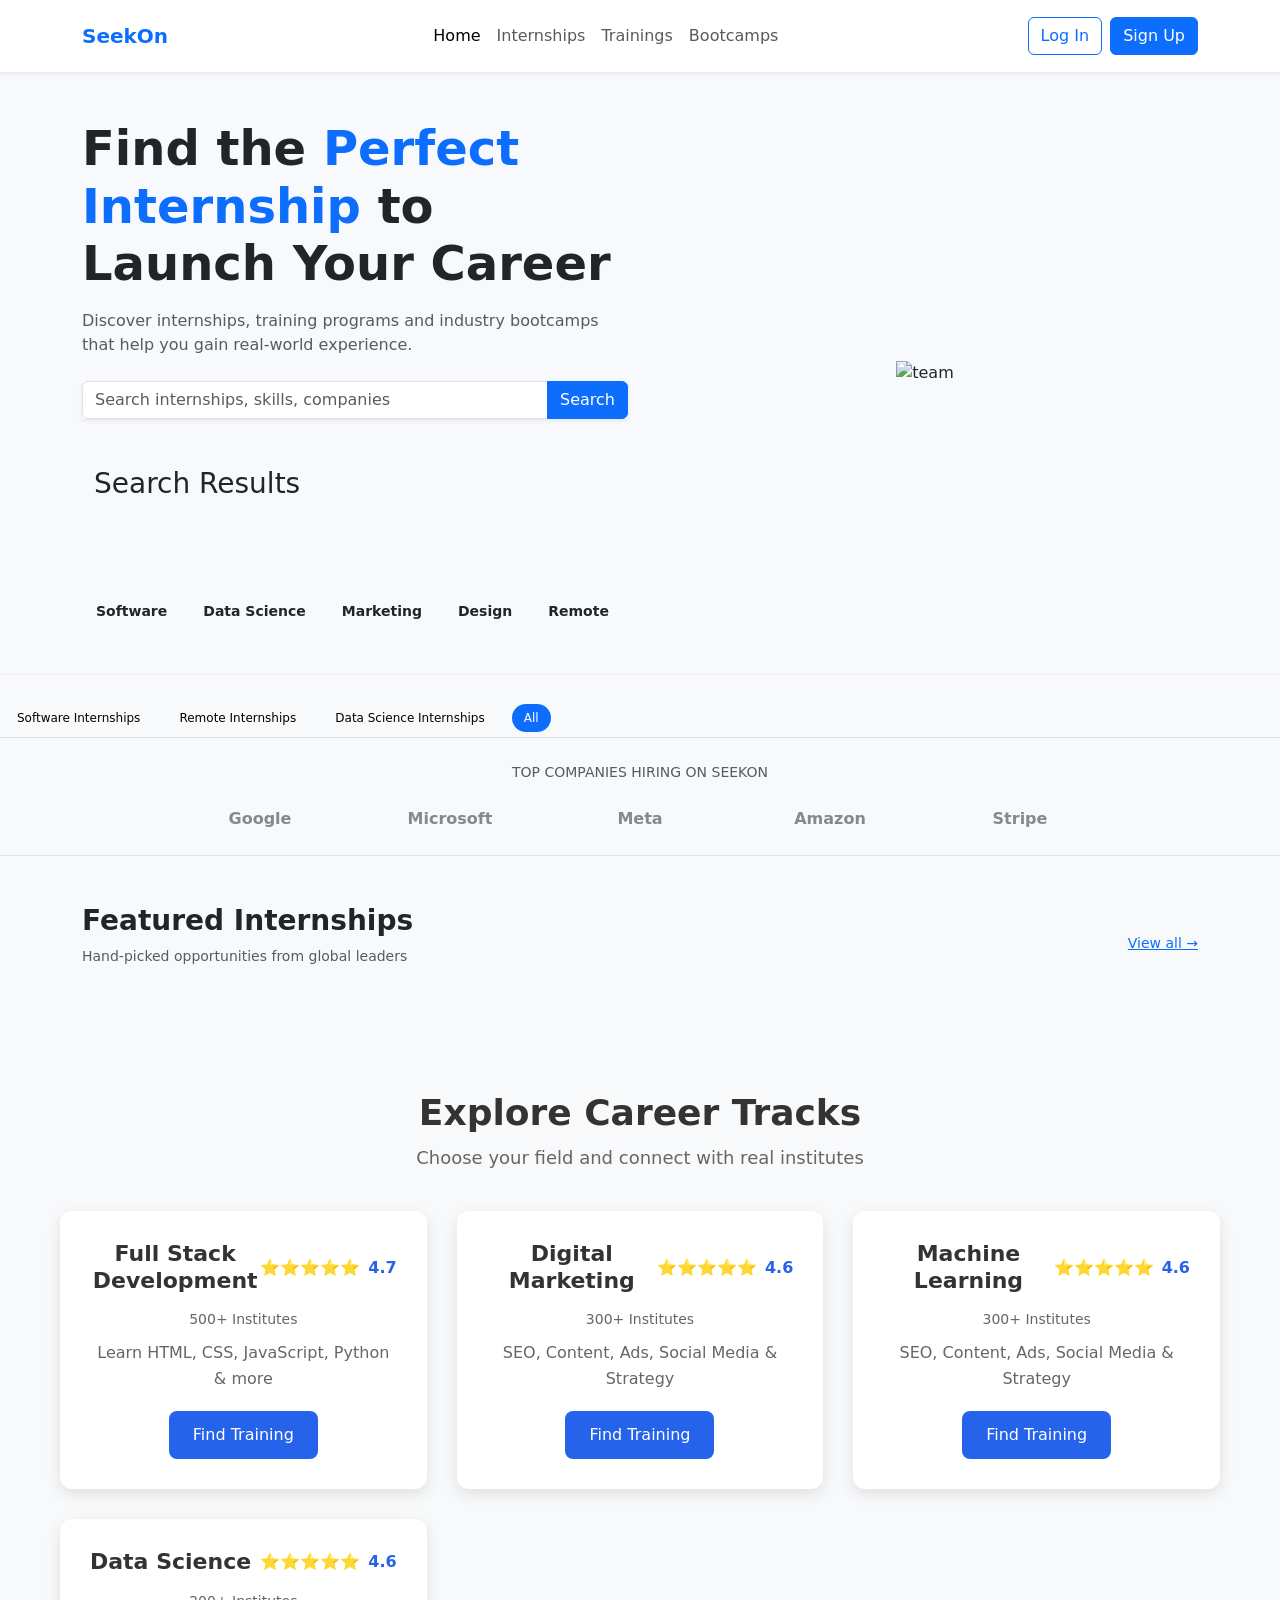
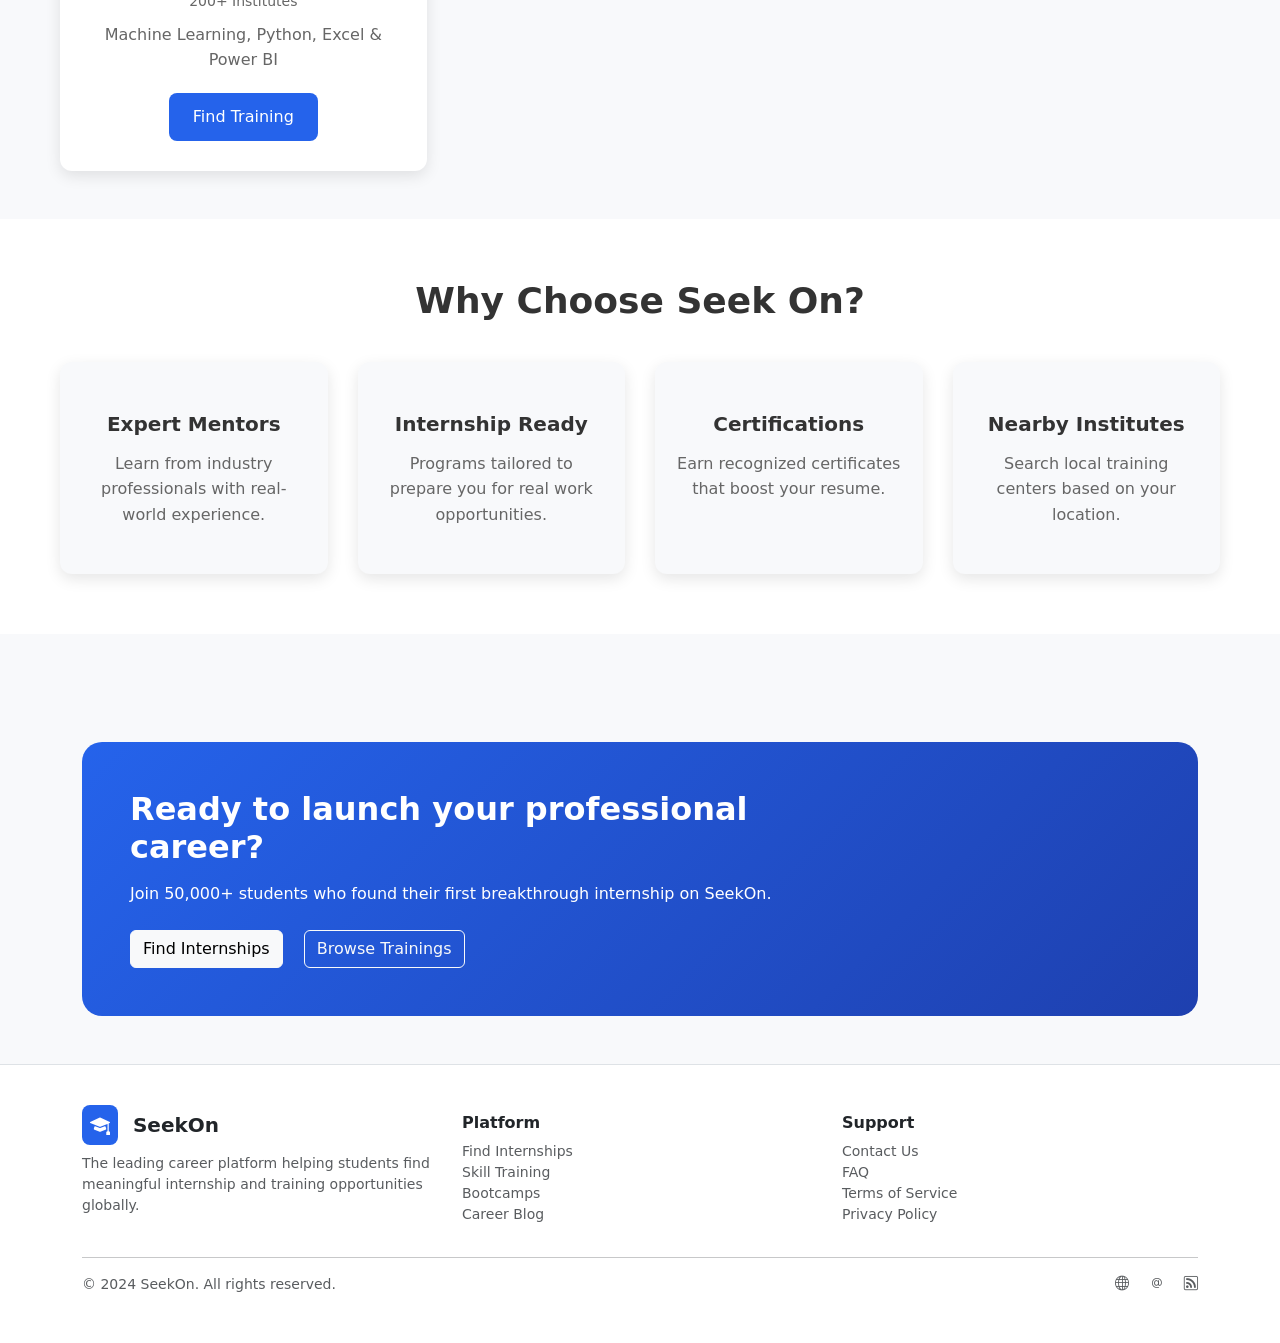
==== index.html @ 79f3795e "Initial commit" ====
<!DOCTYPE html>
<html lang="en">
<head>
<meta charset="UTF-8">
<meta name="viewport" content="width=device-width, initial-scale=1.0">
<title>SeekOn</title>

<!-- Bootstrap 5 CDN -->
<link href="https://cdn.jsdelivr.net/npm/bootstrap@5.3.3/dist/css/bootstrap.min.css" rel="stylesheet">

<!-- Bootstrap Icons -->
<link rel="stylesheet" href="https://cdn.jsdelivr.net/npm/bootstrap-icons@1.11.3/font/bootstrap-icons.css">

<!-- Custom CSS -->
<link rel="stylesheet" href="css/style.css">
</head>


<body>

<!-- ================= NAVBAR ================= -->
<nav class="navbar navbar-expand-lg bg-white shadow-sm py-3">
  <div class="container">

    <!-- Logo -->
    <a class="navbar-brand fw-bold text-primary" href="index.html">
      SeekOn
    </a>

    <!-- Mobile Toggle -->
    <button class="navbar-toggler" type="button" data-bs-toggle="collapse" data-bs-target="#navbarNav">
      <span class="navbar-toggler-icon"></span>
    </button>

    <div class="collapse navbar-collapse" id="navbarNav">

      <!-- Center Menu -->
      <ul class="navbar-nav mx-auto">
        <li class="nav-item">
          <a class="nav-link active" href="index.html">Home</a>
        </li>

        <li class="nav-item">
          <a class="nav-link" href="explore-internships.html">Internships</a>
        </li>

        <li class="nav-item">
          <a class="nav-link" href="explore-training.html">Trainings</a>
        </li>

        <li class="nav-item">
          <a class="nav-link" href="#">Bootcamps</a>
        </li>
      </ul>

      <!-- Right Side Buttons -->
      <div class="d-flex gap-2">
        <a href="login.html" class="btn btn-outline-primary">Log In</a>
        <a href="#" class="btn btn-primary">Sign Up</a>
      </div>

    </div>
  </div>
</nav>
<!-- ================= HERO SECTION ================= -->
<section class="hero py-5">
<div class="container">

<div class="row align-items-center">

<!-- Left Side -->
<div class="col-lg-6">

<h1 class="fw-bold display-5">
Find the <span class="text-primary">Perfect Internship</span>  
to Launch Your Career
</h1>

<p class="text-muted mt-3">
Discover internships, training programs and industry bootcamps
that help you gain real-world experience.
</p>

<!-- Search Bar -->
<div class="input-group mt-4 shadow-sm">

<input type="text"
class="form-control"
id="searchInput"
placeholder="Search internships, skills, companies">

<button class="btn btn-primary" id="searchBtn">
Search
</button>
</div>
<section class="container py-5">

<h3 class="mb-4">Search Results</h3>

<div class="row" id="searchResults">

</div>

</section>
<!-- Category Tags -->
<div class="mt-4 d-flex flex-wrap gap-2">

<span class="badge bg-light text-dark">Software</span>

<span class="badge bg-light text-dark">Data Science</span>

<span class="badge bg-light text-dark">Marketing</span>

<span class="badge bg-light text-dark">Design</span>

<span class="badge bg-light text-dark">Remote</span>

</div>

</div>


<!-- Right Side Image -->
<div class="col-lg-6 text-center mt-5 mt-lg-0">

<img src="https://images.unsplash.com/photo-1551836022-d5d88e9218df"
class="img-fluid hero-image" alt="team">

</div>

</div>

</div>
</section>

<!-- SEARCH BAR --
<div class="search-bar shadow-sm mt-4 p-2">

  <div class="row g-2 align-items-center">

    <div class="col-md-5">
      <input id="searchInput" class="form-control" placeholder="Title, company, or skill">
    </div>

    <div class="col-md-4">
      <input id="locationInput" class="form-control" placeholder="Location">
    </div>

    <div class="col-md-3">
      <button onclick="handleSearch()" class="btn btn-primary w-100">
        Search Jobs
      </button>
    </div>

  </div>

</div-->

<!-- CATEGORY TAGS -->
<div class="mt-4 tags">

<!--span class="badge rounded-pill text-bg-light">Software Internships</span>
<span class="badge rounded-pill text-bg-light">Marketing Internships</span>
<span class="badge rounded-pill text-bg-light">Data Science Internships</span>
<span class="badge rounded-pill text-bg-light">Remote Internships</span>
<span class="badge rounded-pill text-bg-light">Corporate Training Programs</span>
<span class="badge rounded-pill text-bg-light">Skill Bootcamps</span-->
<span class="badge rounded-pill text-bg-light tag" onclick="filterByTag('software')">
  Software Internships
</span>

<span class="badge rounded-pill text-bg-light tag" onclick="filterByTag('remote')">
  Remote Internships
</span>

<span class="badge rounded-pill text-bg-light tag" onclick="filterByTag('data')">
  Data Science Internships
</span>
<span class="badge rounded-pill text-bg-primary tag" onclick="renderInternships()">
  All
</span>
</div>

</div>


<!-- ================= COMPANY LOGOS ================= -->
<section class="companies py-4 border-top border-bottom">

<div class="container text-center">

<p class="small text-muted mb-4">TOP COMPANIES HIRING ON SEEKON</p>

<div class="row justify-content-center text-muted company-row">

<div class="col-md-2">Google</div>
<div class="col-md-2">Microsoft</div>
<div class="col-md-2">Meta</div>
<div class="col-md-2">Amazon</div>
<div class="col-md-2">Stripe</div>

</div>

</div>

</section>

<!-- ================= FEATURED INTERNSHIPS ================= -->
<section class="py-5 bg-light">

<div class="container">

<div class="d-flex justify-content-between align-items-center mb-4">

<div>
<h3 class="fw-bold">Featured Internships</h3>
<p class="text-muted small">Hand-picked opportunities from global leaders</p>
</div>

<a class="text-primary small" href="#">View all →</a>

</div>

<div class="row g-4" id="internshipContainer">
</div>


</section>
<!-- Courses Section -->
  <main class="main-content">
    <h2 class="section-title">Explore Career Tracks</h2>
    <p class="section-subtitle">Choose your field and connect with real institutes</p>
    
    <div class="courses-grid mb-5 ">
      <!-- Full Stack Card -->
      <div class="course-card">
        <div class="card-header">
          <h3>Full Stack Development</h3>
          <div class="rating">
            <span class="stars">⭐⭐⭐⭐⭐</span>
            <span class="score">4.7</span>
          </div>
        </div>
        <p class="institute-count">500+ Institutes</p>
        <p class="course-description">
          Learn HTML, CSS, JavaScript, Python & more
        </p>
        <a href="#" class="find-btn">Find Training</a>
      </div>

      <!-- Digital Marketing Card -->
      <div class="course-card">
        <div class="card-header">
          <h3>Digital Marketing</h3>
          <div class="rating">
            <span class="stars">⭐⭐⭐⭐⭐</span>
            <span class="score">4.6</span>
          </div>
        </div>
        <p class="institute-count">300+ Institutes</p>
        <p class="course-description">
          SEO, Content, Ads, Social Media & Strategy
        </p>
        <a href="#" class="find-btn">Find Training</a>
      </div>
 <div class="course-card">
        <div class="card-header">
          <h3>Machine Learning</h3>
          <div class="rating">
            <span class="stars">⭐⭐⭐⭐⭐</span>
            <span class="score">4.6</span>
          </div>
        </div>
        <p class="institute-count">300+ Institutes</p>
        <p class="course-description">
          SEO, Content, Ads, Social Media & Strategy
        </p>
        <a href="#" class="find-btn">Find Training</a>
      </div>

      <!-- Data Science Card -->
      <div class="course-card">
        <div class="card-header">
          <h3>Data Science</h3>
          <div class="rating">
            <span class="stars">⭐⭐⭐⭐⭐</span>
            <span class="score">4.6</span>
          </div>
        </div>
        <p class="institute-count">200+ Institutes</p>
        <p class="course-description">
          Machine Learning, Python, Excel & Power BI
        </p>
        <a href="#" class="find-btn">Find Training</a>
      </div>
    </div>
  <!-- Why Choose Us Section -->
    <section class="why-choose-us">
      <h2>Why Choose Seek On?</h2>
      <div class="features-grid">
        <div class="feature-card">
          <i class="fas fa-chalkboard-teacher"></i>
          <h3>Expert Mentors</h3>
          <p>Learn from industry professionals with real-world experience.</p>
        </div>
        <div class="feature-card">
          <i class="fas fa-briefcase"></i>
          <h3>Internship Ready</h3>
          <p>Programs tailored to prepare you for real work opportunities.</p>
        </div>
        <div class="feature-card">
          <i class="fas fa-certificate"></i>
          <h3>Certifications</h3>
          <p>Earn recognized certificates that boost your resume.</p>
        </div>
        <div class="feature-card">
          <i class="fas fa-map-marked-alt"></i>
          <h3>Nearby Institutes</h3>
          <p>Search local training centers based on your location.</p>
        </div>
      </div>
    </section>
  </main>
<!-- ================= CTA SECTION ================= -->
<section class="cta-section py-5">

<div class="container">

<div class="cta-box text-white p-5">

<div class="row align-items-center">

<div class="col-lg-8">

<h2 class="fw-bold mb-3">
Ready to launch your professional career?
</h2>

<p class="mb-4">
Join 50,000+ students who found their first breakthrough internship on SeekOn.
</p>

<a class="btn btn-light me-3" href="#">Find Internships</a>
<a class="btn btn-outline-light" href="#">Browse Trainings</a>

</div>

</div>

</div>

</div>

</section>

<!-- ================= FOOTER ================= -->
<footer class="footer py-5 border-top">

<div class="container">

<div class="row">

<div class="col-md-4">

<h5 class="fw-bold">
<i class="bi bi-mortarboard-fill brand-icon me-2"></i>
SeekOn
</h5>

<p class="text-muted small mt-3">
The leading career platform helping students find meaningful
internship and training opportunities globally.
</p>

</div>

<div class="col-md-4">

<h6 class="fw-bold">Platform</h6>

<ul class="list-unstyled text-muted small">
<li>Find Internships</li>
<li>Skill Training</li>
<li>Bootcamps</li>
<li>Career Blog</li>
</ul>

</div>

<div class="col-md-4">

<h6 class="fw-bold">Support</h6>

<ul class="list-unstyled text-muted small">
<li>Contact Us</li>
<li>FAQ</li>
<li>Terms of Service</li>
<li>Privacy Policy</li>
</ul>

</div>

</div>

<hr>

<div class="d-flex justify-content-between small text-muted">

<span>© 2024 SeekOn. All rights reserved.</span>

<div>
<i class="bi bi-globe me-3"></i>
<i class="bi bi-at me-3"></i>
<i class="bi bi-rss"></i>
</div>

</div>

</div>

</footer>

<!-- Bootstrap JS -->
<script src="https://cdn.jsdelivr.net/npm/bootstrap@5.3.3/dist/js/bootstrap.bundle.min.js"></script>
<script src="js/training.js"></script>
<script src="js/institute-details.js"></script>

<script src="js/app.js"></script>

</body>
</html>
---- css/style.css ----
/* GLOBAL */

body{
font-family: system-ui, sans-serif;
background:#f8f9fb;
}

.brand-icon{
background:#2563eb;
color:white;
padding:8px;
border-radius:8px;
}

/* HERO */

.hero{
background:#f8f9fc;
border-bottom:1px solid #eee;
}

.hero .badge{
padding:8px 14px;
font-size:14px;
cursor:pointer;
}

.hero .badge:hover{
background:#0d6efd;
color:white;
}

/* SEARCH BAR */

.search-bar{
background:white;
padding:12px;
border-radius:12px;
}
.search-bar input {
  height: 50px;
  border-radius: 10px;
}

.search-bar button {
  height: 50px;
  border-radius: 10px;
}
/* TAGS */

.tags .badge{
margin:5px;
padding:8px 12px;
font-weight:500;
}
.tag {
cursor: pointer;
transition: 0.2s;
}

.tag:hover {
transform: scale(1.05);
}
/* COMPANY ROW */

.company-row div{
font-weight:600;
opacity:0.7;
}

/* INTERNSHIP CARDS */

.internship-card{
border:none;
border-radius:14px;
box-shadow:0 5px 20px rgba(0,0,0,0.05);
}

/* CTA */

.cta-box{
background:linear-gradient(135deg,#2563eb,#1e40af);
border-radius:20px;
}

/* FOOTER */

.footer{
background:white;
}

/* RESPONSIVE */

@media (max-width:768px){

.hero-title{
font-size:36px;
}

}

/* WHY CHOOSE US */

.why-choose-us {
padding: 60px 0;
background: white;
text-align: center;
}

.why-choose-us h2 {
font-size: 36px;
font-weight: 700;
margin-bottom: 40px;
color: #333;
}

.features-grid {
display: grid;
grid-template-columns: repeat(auto-fit, minmax(250px, 1fr));
gap: 30px;
max-width: 1200px;
margin: 0 auto;
padding: 0 20px;
}

.feature-card {
background: #f8f9fb;
padding: 30px 20px;
border-radius: 12px;
box-shadow: 0 5px 15px rgba(0,0,0,0.1);
transition: transform 0.3s ease;
text-align: center;
}

.feature-card:hover {
transform: translateY(-5px);
}

.feature-card i {
font-size: 48px;
color: #2563eb;
margin-bottom: 20px;
display: block;
}

.feature-card h3 {
font-size: 20px;
font-weight: 600;
margin-bottom: 15px;
color: #333;
}

.feature-card p {
color: #666;
line-height: 1.6;
}

@media (max-width: 768px) {
.features-grid {
grid-template-columns: 1fr;
gap: 20px;
}
}

/* COURSES SECTION */

.main-content {
padding: 60px 0;
background: #f8f9fb;
}

.section-title {
font-size: 36px;
font-weight: 700;
text-align: center;
margin-bottom: 10px;
color: #333;
}

.section-subtitle {
text-align: center;
color: #666;
margin-bottom: 40px;
font-size: 18px;
}

.courses-grid {
display: grid;
grid-template-columns: repeat(auto-fit, minmax(300px, 1fr));
gap: 30px;
max-width: 1200px;
margin: 0 auto;
padding: 0 20px;
}

.course-card {
background: white;
border-radius: 12px;
padding: 30px;
box-shadow: 0 5px 15px rgba(0,0,0,0.1);
transition: transform 0.3s ease, box-shadow 0.3s ease;
text-align: center;
}

.course-card:hover {
transform: translateY(-5px);
box-shadow: 0 10px 25px rgba(0,0,0,0.15);
}

.card-header {
display: flex;
justify-content: space-between;
align-items: center;
margin-bottom: 15px;
}

.card-header h3 {
font-size: 22px;
font-weight: 600;
margin: 0;
color: #333;
}

.rating {
display: flex;
align-items: center;
gap: 8px;
}

.stars {
font-size: 16px;
}

.score {
font-weight: 600;
color: #2563eb;
}

.institute-count {
color: #666;
font-size: 14px;
margin-bottom: 10px;
}

.course-description {
color: #666;
line-height: 1.6;
margin-bottom: 20px;
}

.find-btn {
display: inline-block;
background: #2563eb;
color: white;
padding: 12px 24px;
border-radius: 8px;
text-decoration: none;
font-weight: 500;
transition: background 0.3s ease;
}

.find-btn:hover {
background: #1e40af;
color: white;
text-decoration: none;
}

@media (max-width: 768px) {
.courses-grid {
grid-template-columns: 1fr;
gap: 20px;
}

.section-title {
font-size: 28px;
}

.section-subtitle {
font-size: 16px;
}
}
.internship-list-card{
border-radius:12px;
border:1px solid #eee;
transition:0.2s;
}

.internship-list-card:hover{
box-shadow:0 6px 18px rgba(0,0,0,0.08);
}
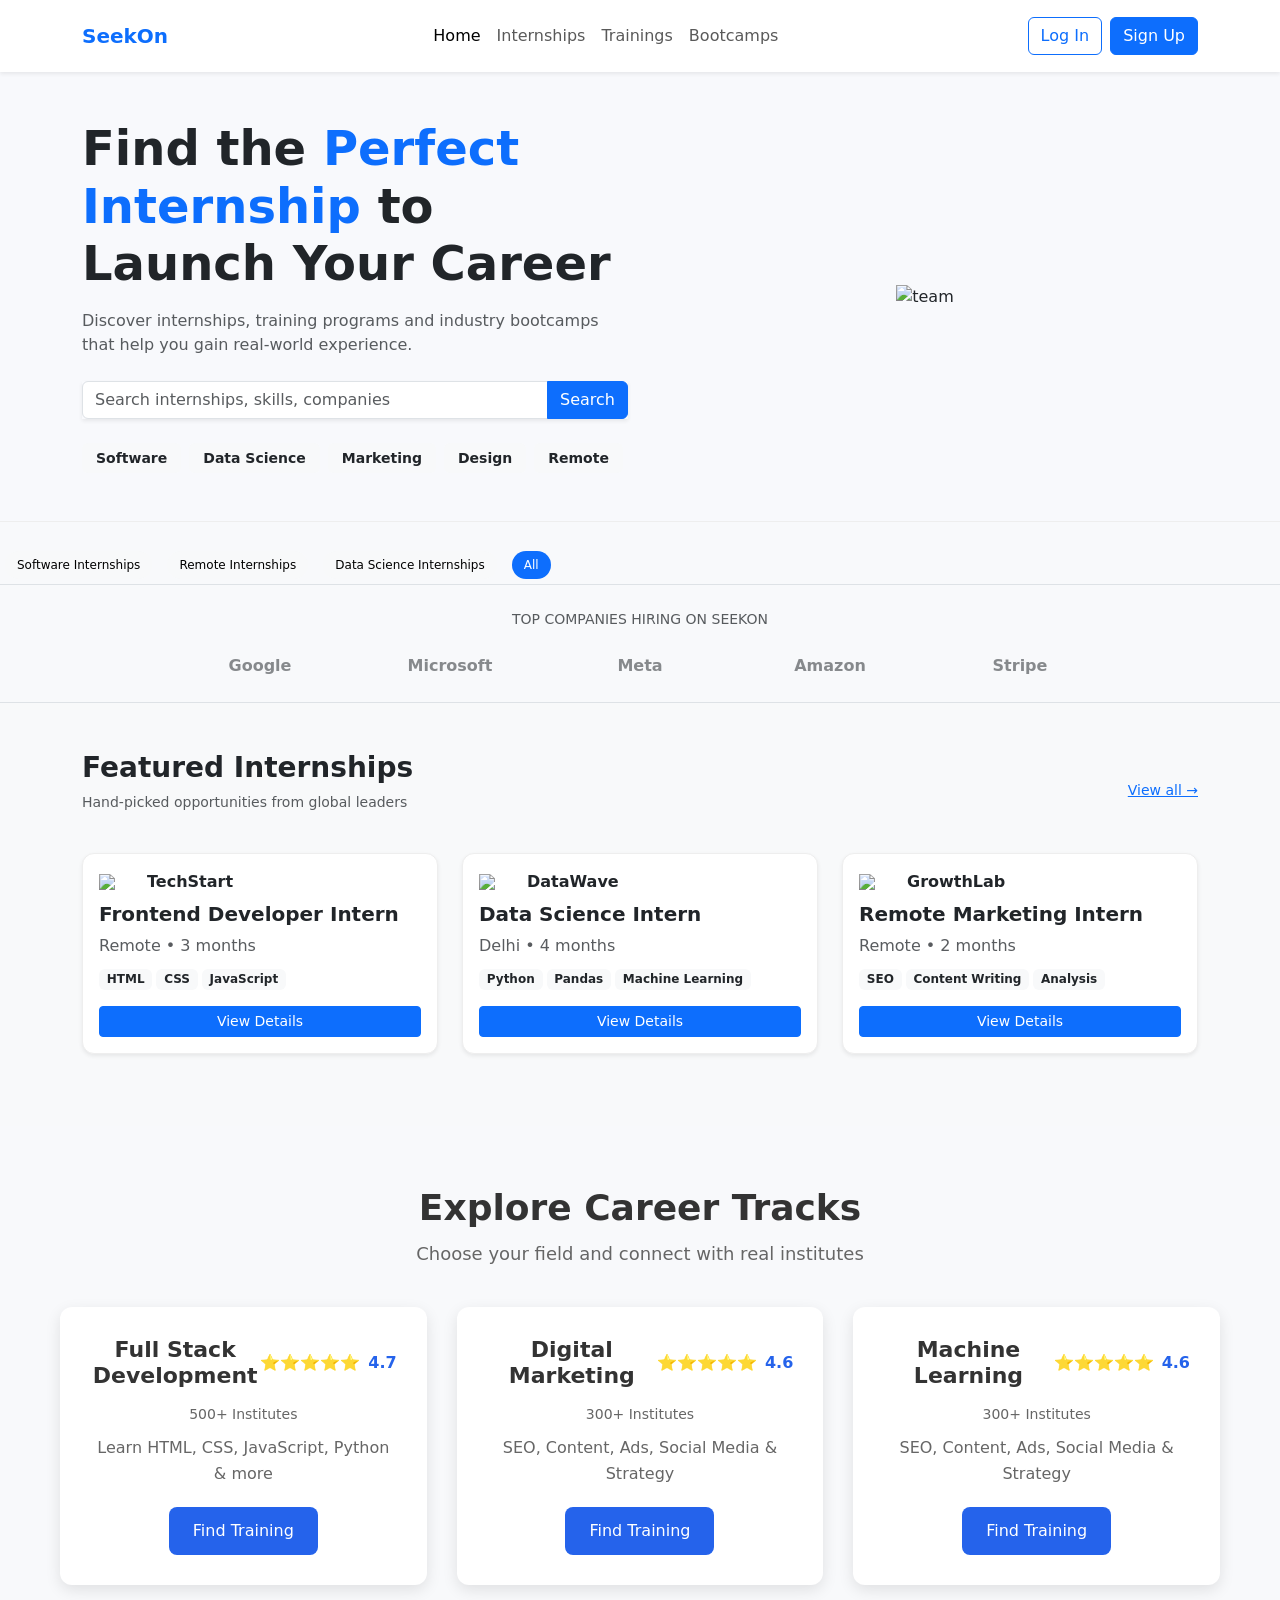
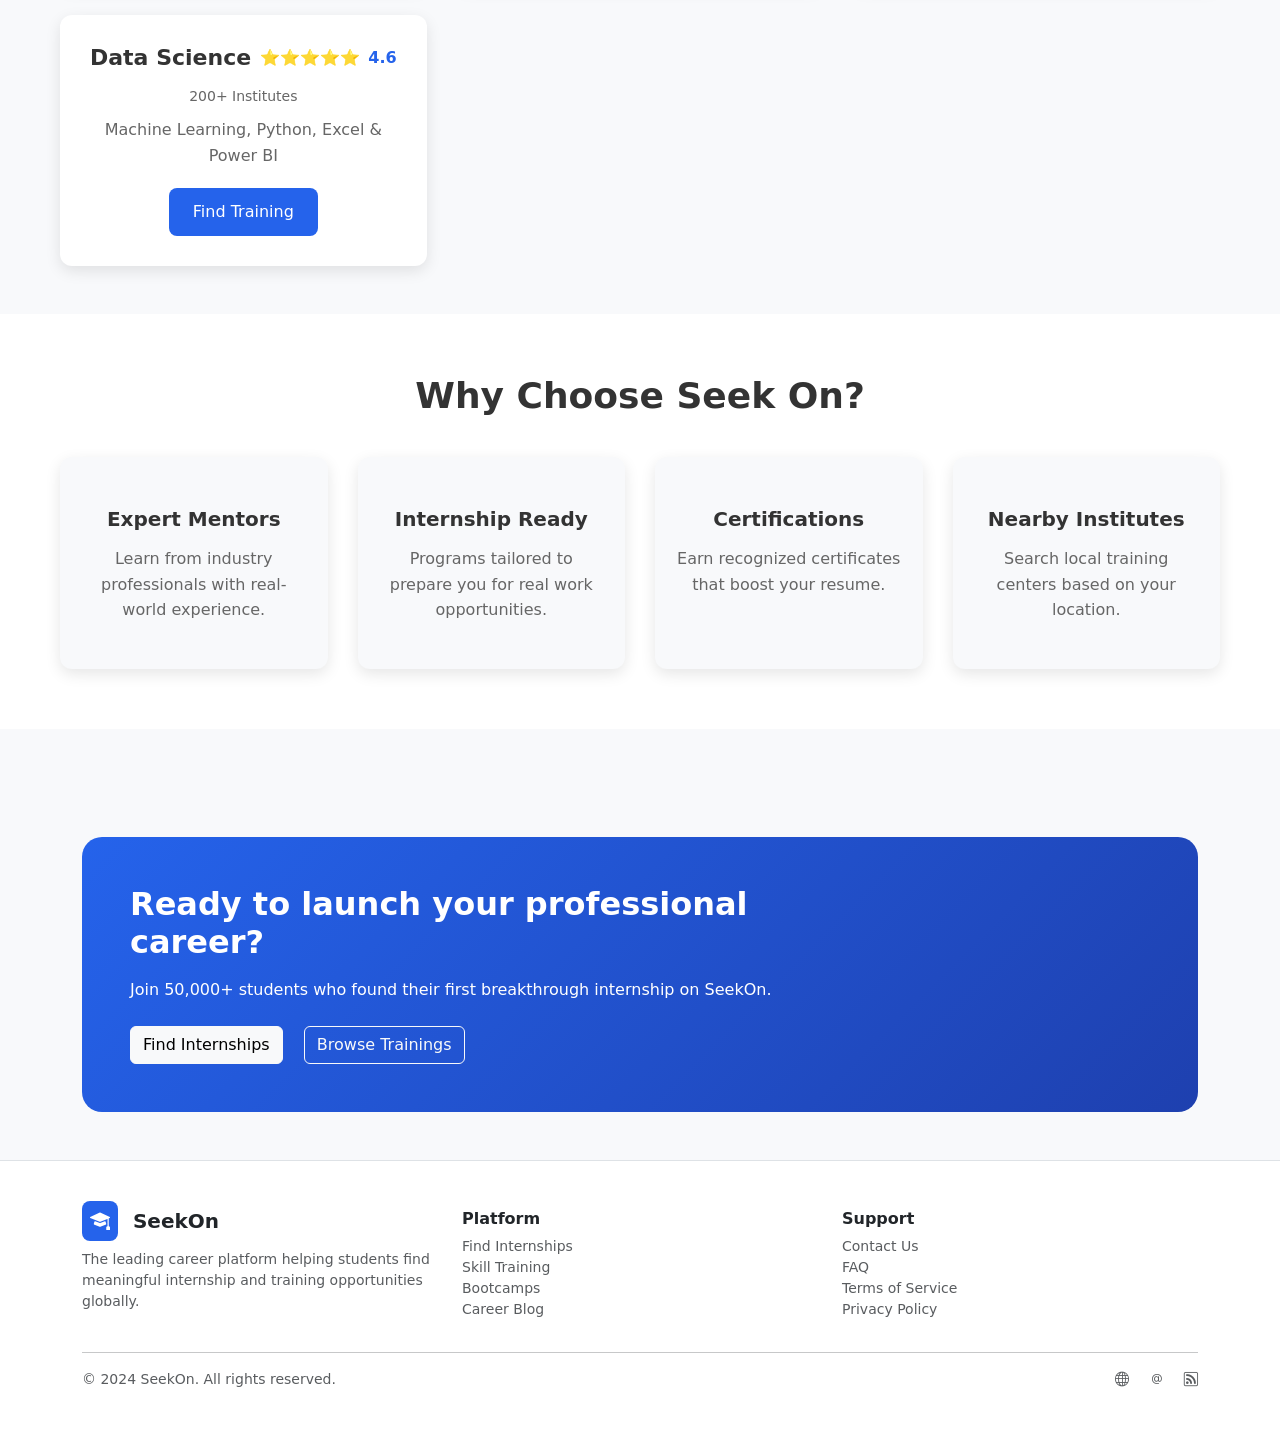
==== commit 3157dead: "fixed the errors in html the data was not able to render from the json because of error in the js re" ====
--- a/index.html
+++ b/index.html
@@ -93,15 +93,7 @@
 Search
 </button>
 </div>
-<section class="container py-5">
-
-<h3 class="mb-4">Search Results</h3>
-
-<div class="row" id="searchResults">
-
-</div>
-
-</section>
+
 <!-- Category Tags -->
 <div class="mt-4 d-flex flex-wrap gap-2">
 
@@ -133,38 +125,21 @@
 </div>
 </section>
 
-<!-- SEARCH BAR --
-<div class="search-bar shadow-sm mt-4 p-2">
-
-  <div class="row g-2 align-items-center">
-
-    <div class="col-md-5">
-      <input id="searchInput" class="form-control" placeholder="Title, company, or skill">
-    </div>
-
-    <div class="col-md-4">
-      <input id="locationInput" class="form-control" placeholder="Location">
-    </div>
-
-    <div class="col-md-3">
-      <button onclick="handleSearch()" class="btn btn-primary w-100">
-        Search Jobs
-      </button>
-    </div>
-
-  </div>
-
-</div-->
+<!-- ================= SEARCH RESULTS ================= -->
+<section class="container py-5" id="searchResultsSection" style="display: none;">
+
+<h3 class="mb-4">Search Results</h3>
+
+<div class="row" id="searchResults">
+</div>
+
+</section>
+
+
 
 <!-- CATEGORY TAGS -->
 <div class="mt-4 tags">
 
-<!--span class="badge rounded-pill text-bg-light">Software Internships</span>
-<span class="badge rounded-pill text-bg-light">Marketing Internships</span>
-<span class="badge rounded-pill text-bg-light">Data Science Internships</span>
-<span class="badge rounded-pill text-bg-light">Remote Internships</span>
-<span class="badge rounded-pill text-bg-light">Corporate Training Programs</span>
-<span class="badge rounded-pill text-bg-light">Skill Bootcamps</span-->
 <span class="badge rounded-pill text-bg-light tag" onclick="filterByTag('software')">
   Software Internships
 </span>
@@ -221,7 +196,7 @@
 
 </div>
 
-<div class="row g-4" id="internshipContainer">
+<div class="row g-4" id="featuredContainer">
 </div>
 
 
--- a/css/style.css
+++ b/css/style.css
@@ -71,11 +71,15 @@
 /* INTERNSHIP CARDS */
 
 .internship-card{
-border:none;
-border-radius:14px;
-box-shadow:0 5px 20px rgba(0,0,0,0.05);
-}
-
+border-radius:12px;
+transition:0.2s;
+border:1px solid #eee;
+}
+
+.internship-card:hover{
+transform:translateY(-5px);
+box-shadow:0 10px 20px rgba(0,0,0,0.1);
+}
 /* CTA */
 
 .cta-box{
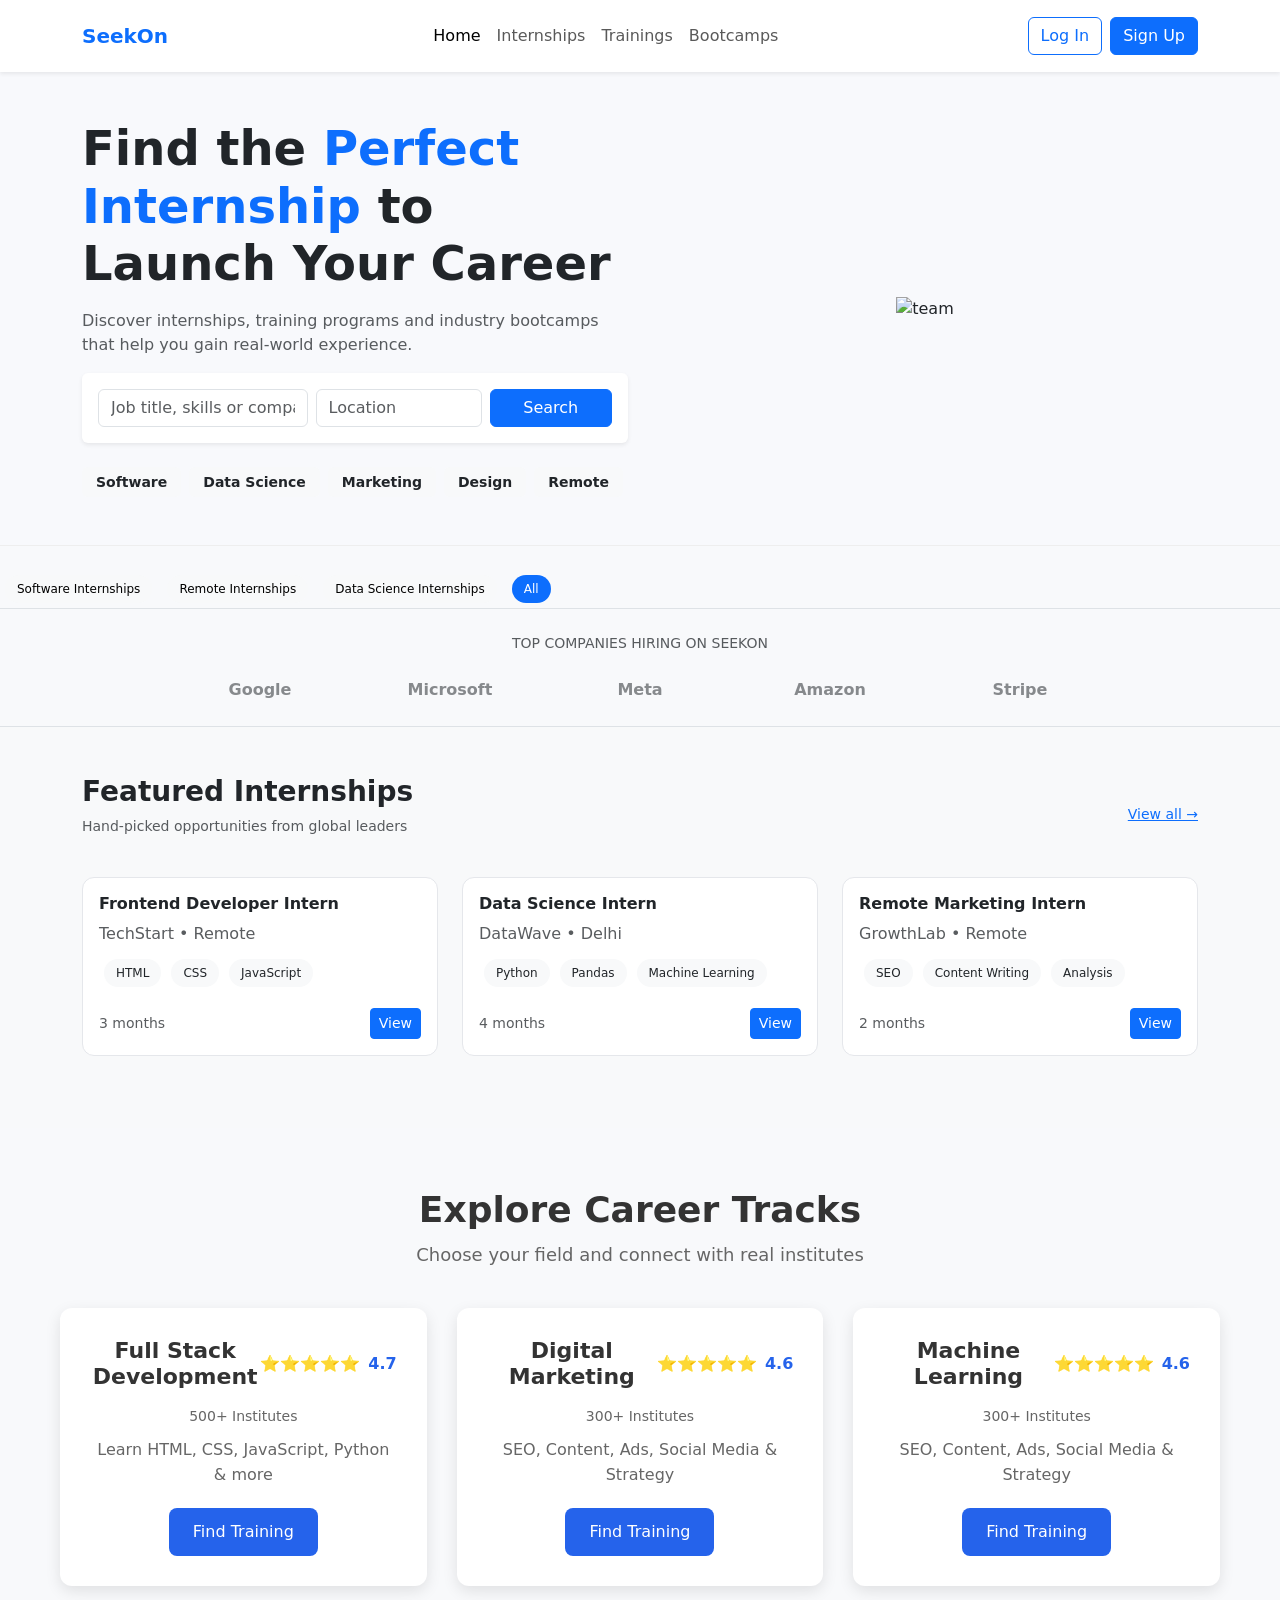
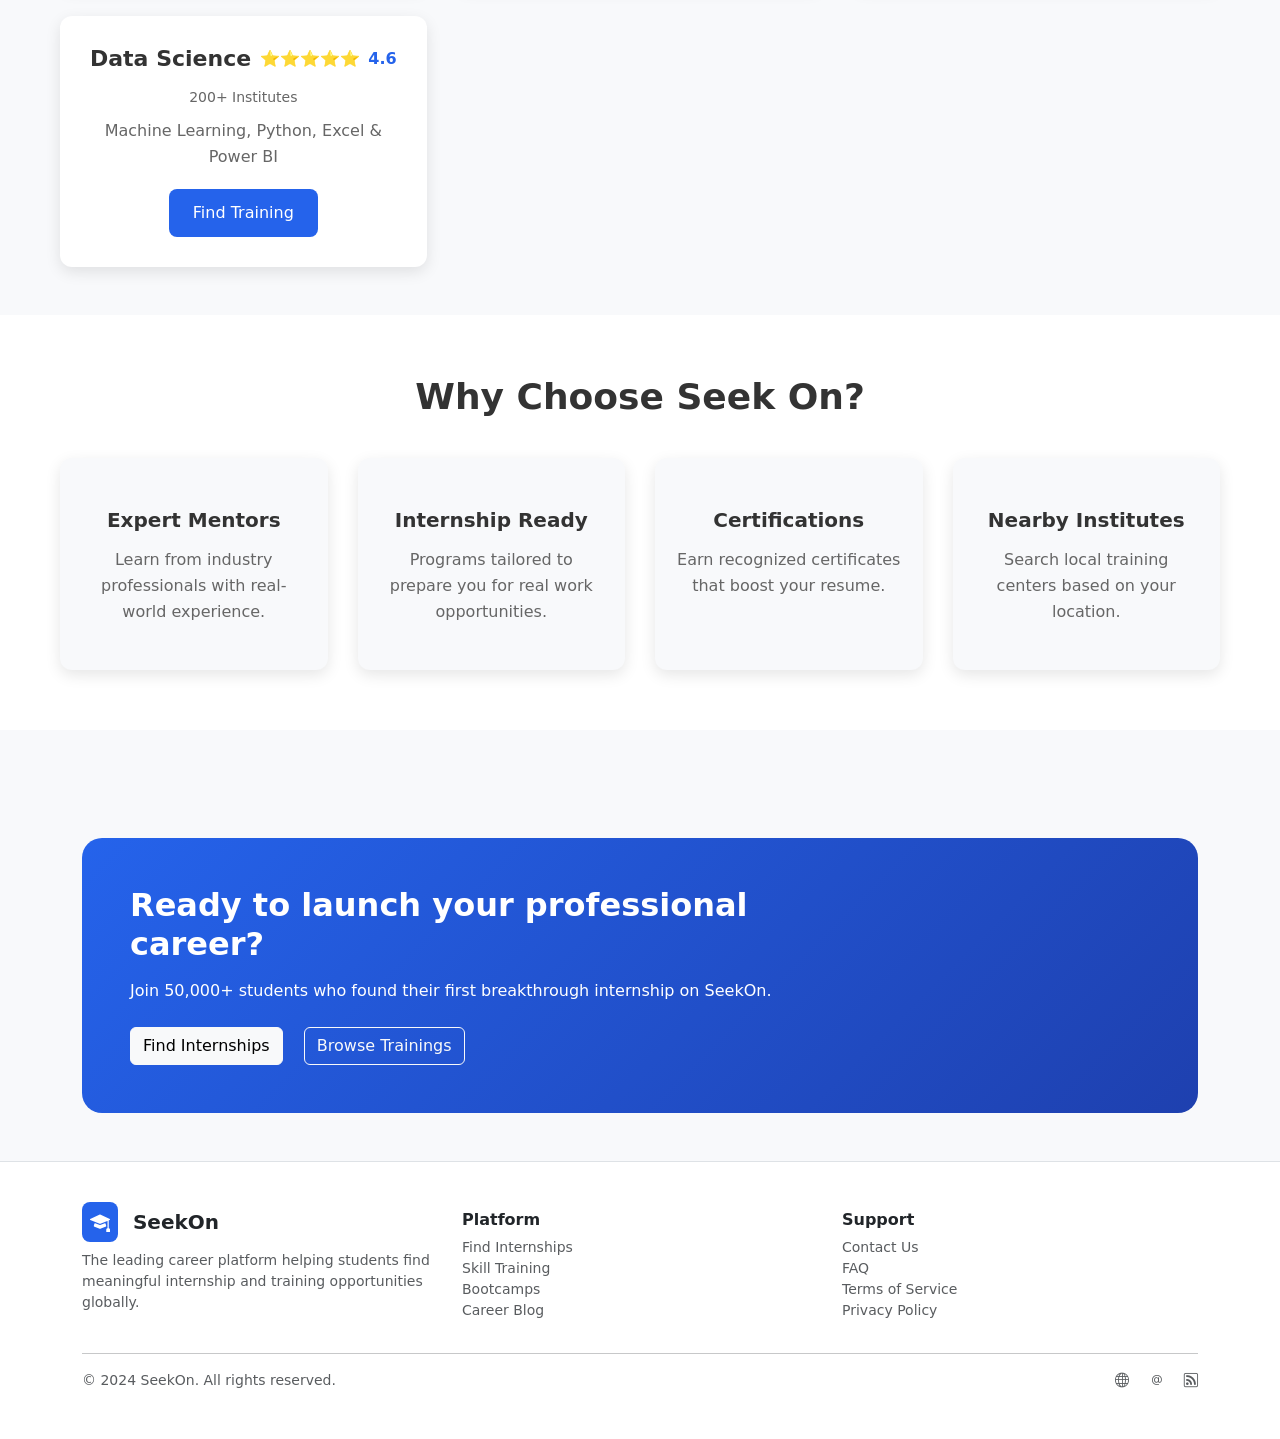
==== commit 683217f6: "changes in the search bar the search bar is now improved and work properly" ====
--- a/index.html
+++ b/index.html
@@ -82,16 +82,33 @@
 </p>
 
 <!-- Search Bar -->
-<div class="input-group mt-4 shadow-sm">
-
+<div class="search-box shadow-sm p-3 rounded">
+
+<div class="row g-2">
+
+<div class="col-md-5">
+<input type="text" 
+class="form-control"
+id="searchInput"
+placeholder="Job title, skills or company">
+</div>
+
+<div class="col-md-4">
 <input type="text"
 class="form-control"
-id="searchInput"
-placeholder="Search internships, skills, companies">
-
-<button class="btn btn-primary" id="searchBtn">
+id="locationInput"
+placeholder="Location">
+</div>
+
+<div class="col-md-3">
+<button class="btn btn-primary w-100"
+onclick="handleSearch()">
 Search
 </button>
+</div>
+
+</div>
+
 </div>
 
 <!-- Category Tags -->
--- a/css/style.css
+++ b/css/style.css
@@ -45,6 +45,10 @@
 .search-bar button {
   height: 50px;
   border-radius: 10px;
+}
+.search-box{
+background:white;
+border-radius:12px;
 }
 /* TAGS */
 
@@ -285,10 +289,21 @@
 }
 .internship-list-card{
 border-radius:12px;
-border:1px solid #eee;
-transition:0.2s;
+border:1px solid #e5e7eb;
+transition:all 0.25s ease;
+background:white;
 }
 
 .internship-list-card:hover{
-box-shadow:0 6px 18px rgba(0,0,0,0.08);
+transform:translateY(-4px);
+box-shadow:0 10px 25px rgba(0,0,0,0.08);
+}
+
+.tags span{
+font-size:12px;
+padding:6px 10px;
+border-radius:20px;
+}
+.card{
+transition:all 0.25s ease;
 }
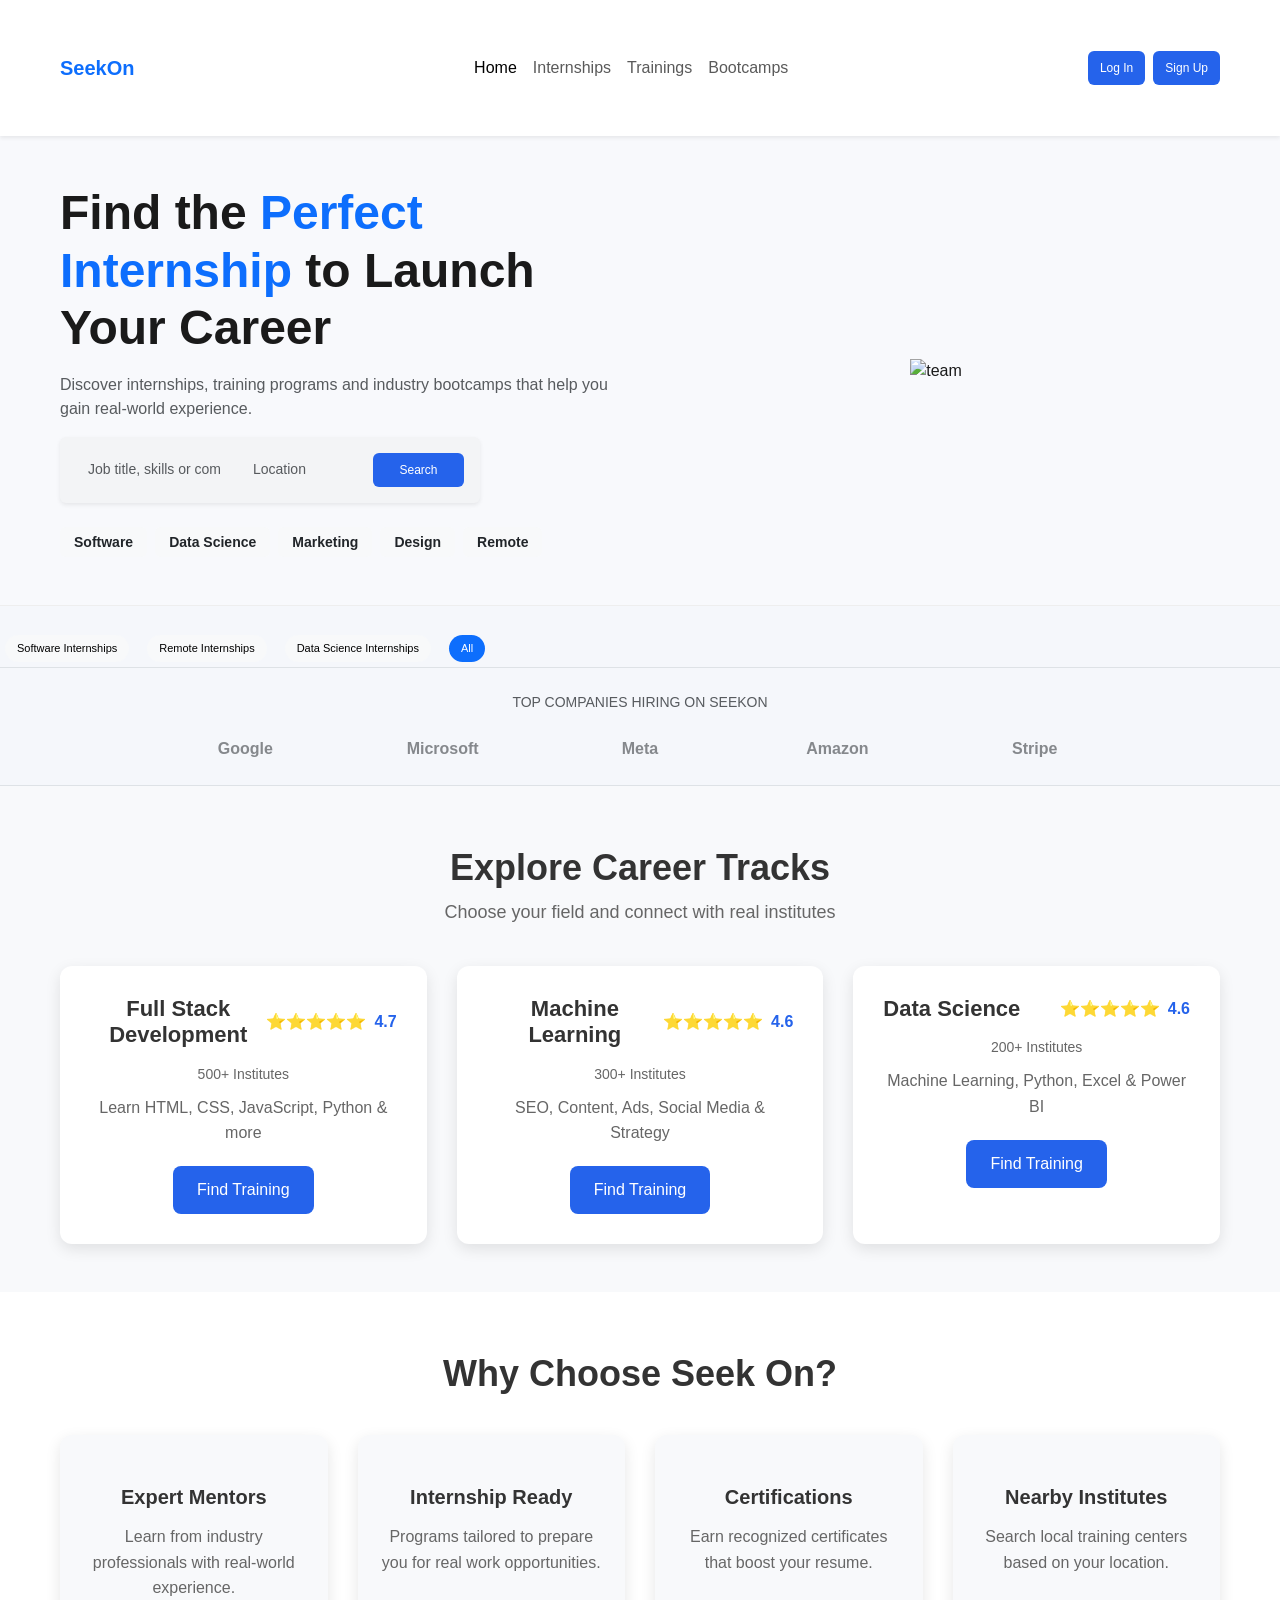
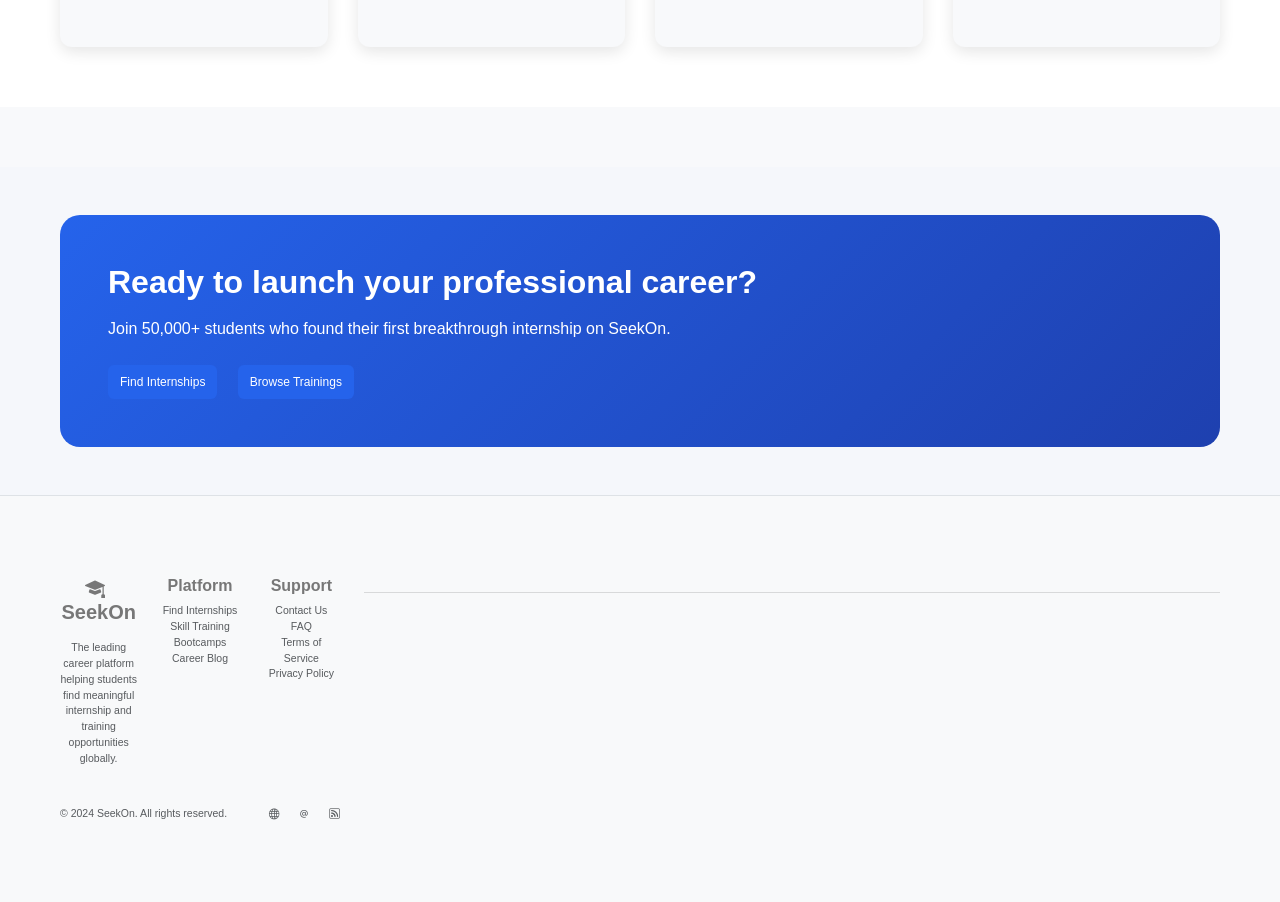
==== commit 9da8cfa5: "updated index fixed the layout of the landing page" ====
--- a/index.html
+++ b/index.html
@@ -196,26 +196,6 @@
 </div>
 
 </section>
-
-<!-- ================= FEATURED INTERNSHIPS ================= -->
-<section class="py-5 bg-light">
-
-<div class="container">
-
-<div class="d-flex justify-content-between align-items-center mb-4">
-
-<div>
-<h3 class="fw-bold">Featured Internships</h3>
-<p class="text-muted small">Hand-picked opportunities from global leaders</p>
-</div>
-
-<a class="text-primary small" href="#">View all →</a>
-
-</div>
-
-<div class="row g-4" id="featuredContainer">
-</div>
-
 
 </section>
 <!-- Courses Section -->
@@ -237,24 +217,9 @@
         <p class="course-description">
           Learn HTML, CSS, JavaScript, Python & more
         </p>
-        <a href="#" class="find-btn">Find Training</a>
-      </div>
-
-      <!-- Digital Marketing Card -->
-      <div class="course-card">
-        <div class="card-header">
-          <h3>Digital Marketing</h3>
-          <div class="rating">
-            <span class="stars">⭐⭐⭐⭐⭐</span>
-            <span class="score">4.6</span>
-          </div>
-        </div>
-        <p class="institute-count">300+ Institutes</p>
-        <p class="course-description">
-          SEO, Content, Ads, Social Media & Strategy
-        </p>
-        <a href="#" class="find-btn">Find Training</a>
-      </div>
+        <a href="explore-training.html" class="find-btn">Find Training</a>
+      </div>
+
  <div class="course-card">
         <div class="card-header">
           <h3>Machine Learning</h3>
@@ -267,7 +232,7 @@
         <p class="course-description">
           SEO, Content, Ads, Social Media & Strategy
         </p>
-        <a href="#" class="find-btn">Find Training</a>
+        <a href="explore-training.html" class="find-btn">Find Training</a>
       </div>
 
       <!-- Data Science Card -->
@@ -283,7 +248,7 @@
         <p class="course-description">
           Machine Learning, Python, Excel & Power BI
         </p>
-        <a href="#" class="find-btn">Find Training</a>
+        <a href="explore-training.html" class="find-btn">Find Training</a>
       </div>
     </div>
   <!-- Why Choose Us Section -->
--- a/css/style.css
+++ b/css/style.css
@@ -1,18 +1,12 @@
-/* GLOBAL */
+/* ================= GLOBAL ================= */
 
 body{
-font-family: system-ui, sans-serif;
-background:#f8f9fb;
-}
-
-.brand-icon{
-background:#2563eb;
-color:white;
-padding:8px;
-border-radius:8px;
-}
-
-/* HERO */
+font-family: system-ui, -apple-system, BlinkMacSystemFont, 'Segoe UI', Roboto, sans-serif;
+background:#f5f7fb;
+margin:0;
+color:#111;
+}
+/* ================= HERO SECTION ================= */
 
 .hero{
 background:#f8f9fc;
@@ -46,10 +40,7 @@
   height: 50px;
   border-radius: 10px;
 }
-.search-box{
-background:white;
-border-radius:12px;
-}
+
 /* TAGS */
 
 .tags .badge{
@@ -73,16 +64,19 @@
 }
 
 /* INTERNSHIP CARDS */
-
 .internship-card{
 border-radius:12px;
-transition:0.2s;
-border:1px solid #eee;
+transition:all 0.25s ease;
+cursor:pointer;
 }
 
 .internship-card:hover{
 transform:translateY(-5px);
-box-shadow:0 10px 20px rgba(0,0,0,0.1);
+box-shadow:0 10px 25px rgba(0,0,0,0.08);
+}
+
+.tags .badge{
+font-size:11px;
 }
 /* CTA */
 
@@ -94,7 +88,8 @@
 /* FOOTER */
 
 .footer{
-background:white;
+background:#f8f9fa;
+border-top:1px solid #e9ecef;
 }
 
 /* RESPONSIVE */
@@ -306,4 +301,894 @@
 }
 .card{
 transition:all 0.25s ease;
+
+body{
+font-family:Arial, sans-serif;
+background:#f6f7fb;
+margin:0;
+}
+}
+
+/* ================= NAVBAR ================= */
+
+.navbar{
+display:flex;
+align-items:center;
+justify-content:space-between;
+padding:16px 40px;
+background:white;
+box-shadow:0 2px 12px rgba(0,0,0,0.05);
+position:sticky;
+top:0;
+z-index:100;
+}
+
+.logo{
+font-size:22px;
+font-weight:700;
+color:#2563eb;
+}
+
+/* Search */
+
+.nav-center{
+flex:1;
+display:flex;
+justify-content:center;
+}
+
+.search-box{
+display:flex;
+align-items:center;
+background:#f3f4f6;
+padding:8px 14px;
+border-radius:10px;
+width:420px;
+}
+
+.search-box i{
+color:#777;
+margin-right:8px;
+}
+
+.search-box input{
+border:none;
+outline:none;
+background:transparent;
+width:100%;
+font-size:14px;
+}
+
+/* Right icons */
+
+.nav-right{
+display:flex;
+align-items:center;
+gap:18px;
+font-size:18px;
+}
+
+.profile{
+width:34px;
+height:34px;
+border-radius:50%;
+background:#2563eb;
+color:white;
+display:flex;
+align-items:center;
+justify-content:center;
+font-weight:600;
+}
+
+/* ================= PAGE WRAPPER ================= */
+
+.page-wrapper{
+max-width:1200px;
+margin:auto;
+padding:30px 20px;
+}
+
+/* ================= MAIN LAYOUT ================= */
+
+.main-container{
+display:flex;
+gap:30px;
+}
+
+/* ================= SIDEBAR FILTERS ================= */
+
+.filters{
+width:260px;
+background:white;
+padding:25px;
+border-radius:12px;
+box-shadow:0 4px 18px rgba(0,0,0,0.05);
+height:fit-content;
+}
+
+.filters h3{
+margin-bottom:10px;
+}
+
+.filters h4{
+margin-top:20px;
+margin-bottom:8px;
+font-size:15px;
+}
+
+.filters label{
+display:block;
+margin-bottom:6px;
+font-size:14px;
+color:#555;
+}
+
+.filters input[type="range"]{
+width:100%;
+margin:10px 0;
+}
+
+.apply-filter{
+margin-top:8px;
+background:#2563eb;
+color:white;
+border:none;
+padding:8px 12px;
+border-radius:6px;
+cursor:pointer;
+}
+
+.clear{
+margin-top:12px;
+font-size:13px;
+color:#2563eb;
+cursor:pointer;
+}
+
+/* ================= RESULTS AREA ================= */
+
+.results-section{
+flex:1;
+}
+
+/* ================= SORT BAR ================= */
+
+.sort-bar{
+display:flex;
+justify-content:space-between;
+align-items:center;
+background:white;
+padding:15px 20px;
+border-radius:10px;
+margin-bottom:20px;
+box-shadow:0 2px 8px rgba(0,0,0,0.05);
+}
+
+/* Tags */
+
+.tag{
+background:#eef2ff;
+color:#4f46e5;
+padding:6px 12px;
+border-radius:6px;
+font-size:13px;
+margin-right:8px;
+}
+
+/* ================= JOB CARD ================= */
+
+.job-card{
+display:flex;
+justify-content:space-between;
+align-items:center;
+background:white;
+padding:22px;
+margin-bottom:18px;
+border-radius:12px;
+box-shadow:0 4px 20px rgba(0,0,0,0.05);
+transition:all .2s ease;
+}
+
+.job-card:hover{
+transform:translateY(-2px);
+box-shadow:0 8px 25px rgba(0,0,0,0.08);
+}
+
+/* Left side */
+
+.job-left{
+display:flex;
+align-items:center;
+gap:15px;
+}
+
+/* Company logo */
+
+.company-logo{
+width:48px;
+height:48px;
+border-radius:10px;
+display:flex;
+align-items:center;
+justify-content:center;
+overflow:hidden;
+}
+
+.company-logo img{
+width:100%;
+height:100%;
+object-fit:cover;
+border-radius:10px;
+}
+
+/* Job text */
+
+.job-info h3{
+font-size:18px;
+font-weight:600;
+margin:0;
+}
+
+.company{
+font-size:14px;
+color:#666;
+margin-top:3px;
+}
+
+.meta{
+margin-top:5px;
+}
+
+.meta span{
+font-size:13px;
+color:#777;
+margin-right:12px;
+}
+
+.skills{
+display:flex;
+flex-wrap:wrap;
+gap:5px;
+margin-top:8px;
+}
+
+/* Right side */
+
+.job-right{
+display:flex;
+align-items:center;
+}
+
+/* Button */
+
+.view-btn{
+background:#2563eb;
+color:white;
+padding:9px 16px;
+border-radius:8px;
+text-decoration:none;
+font-size:14px;
+font-weight:500;
+transition:all .2s;
+}
+
+.view-btn:hover{
+background:#0c35a4;
+}
+
+/* ================= PAGINATION ================= */
+
+.pagination{
+text-align:center;
+margin-top:30px;
+}
+
+.pagination button{
+margin:5px;
+padding:8px 12px;
+border:1px solid #ddd;
+background:white;
+cursor:pointer;
+border-radius:6px;
+}
+
+.pagination .active{
+background:#2563eb;
+color:white;
+}
+
+/* ================= SUBSCRIBE ================= */
+
+.subscribe{
+display:flex;
+justify-content:space-between;
+align-items:center;
+padding:40px;
+background:white;
+margin-top:40px;
+}
+
+.subscribe input{
+padding:12px;
+border:1px solid #ccc;
+border-radius:6px;
+}
+
+.subscribe button{
+padding:12px 18px;
+background:#2563eb;
+color:white;
+border:none;
+border-radius:6px;
+cursor:pointer;
+}
+
+/* ================= FOOTER ================= */
+
+footer{
+display:flex;
+justify-content:space-between;
+padding:20px 40px;
+background:#f1f5f9;
+font-size:14px;
+}
+
+.footer{
+background:#f8f9fa;
+padding:40px 20px;
+border-top:1px solid #e9ecef;
+text-align:center;
+}
+
+.footer-content{
+max-width:800px;
+margin:0 auto;
+}
+
+.footer-section{
+margin-bottom:30px;
+}
+
+.footer-section h4{
+font-size:18px;
+font-weight:600;
+margin-bottom:10px;
+color:#333;
+}
+
+.footer-section p{
+color:#666;
+line-height:1.6;
+margin-bottom:20px;
+}
+
+.subscribe-form{
+display:flex;
+justify-content:center;
+gap:10px;
+max-width:400px;
+margin:0 auto;
+}
+
+.subscribe-input{
+flex:1;
+padding:10px;
+border:1px solid #ddd;
+border-radius:4px;
+}
+
+.subscribe-btn{
+padding:10px 20px;
+background:#2563eb;
+color:white;
+border:none;
+border-radius:4px;
+cursor:pointer;
+}
+
+.subscribe-btn:hover{
+background:#1d4ed8;
+}
+
+.footer-bottom{
+display:flex;
+justify-content:space-between;
+max-width:800px;
+margin:20px auto 0;
+font-size:14px;
+color:#666;
+}
+
+.footer-bottom a{
+color:#666;
+text-decoration:none;
+margin:0 10px;
+}
+
+.footer-bottom a:hover{
+text-decoration:underline;
+}
+
+*{margin:0;padding:0;box-sizing:border-box;font-family:Arial,sans-serif}
+
+body{background:#f5f7fb;color:#1a1a1a}
+
+header{
+display:flex;
+align-items:center;
+justify-content:space-between;
+padding:16px 24px;
+background:#fff;
+border-bottom:1px solid #e5e7eb
+}
+
+.logo{font-weight:700;font-size:18px}
+
+.logo a {
+  text-decoration: none;
+  color: inherit;
+}
+
+.search{
+flex:1;
+margin:0 16px;
+display:flex;
+gap:8px
+}
+
+.search input{
+flex:1;
+padding:10px;
+border:1px solid #ddd;
+border-radius:6px;
+max-width: 300px;
+}
+
+.badge{
+background:#eef2ff;
+color:#3b82f6;
+padding:6px 10px;
+border-radius:6px;
+font-size:12px
+}
+
+.icons{
+display:flex;
+gap:16px;
+align-items:center
+}
+
+.avatar{
+width:32px;
+height:32px;
+border-radius:50%;
+background:#ddd;
+display:flex;
+align-items:center;
+justify-content:center;
+font-size:12px
+}
+
+/* Only apply explore page layout to actual explore containers */
+.explore-container {
+display:grid;
+grid-template-columns:280px 1fr;
+gap:24px;
+max-width:1200px;
+margin:32px auto;
+padding:0 20px;
+}
+
+/* Fallback for the .container used in explore pages */
+body > .container {
+display:grid;
+grid-template-columns:280px 1fr;
+gap:24px;
+max-width:1200px;
+margin:32px auto;
+padding:0 20px;
+}
+
+body > section > .container {
+display:block !important;
+max-width:1200px;
+margin:0 auto;
+padding:0 20px;
+}
+
+.sidebar{
+width:260px;
+background:#fff;
+padding:16px;
+border-radius:8px
+}
+
+.sidebar h4{
+font-size:14px;
+margin-bottom:8px
+}
+
+.filter-group{
+margin-bottom:16px
+}
+
+.filter-group label{
+display:block;
+font-size:13px;
+margin:6px 0
+}
+
+.range{margin:12px 0}
+
+.primary{
+width:100%;
+padding:10px;
+border:none;
+background:#2563eb;
+color:#fff;
+border-radius:6px;
+margin-top:8px
+}
+
+.link{
+width:100%;
+background:none;
+border:none;
+color:#2563eb;
+margin-top:8px
+}
+
+.main{flex:1}
+
+.top-bar{
+display:flex;
+justify-content:space-between;
+align-items:center;
+margin-bottom:16px
+}
+
+.tags{
+display:flex;
+gap:8px
+}
+
+.tag{
+padding:6px 10px;
+border-radius:6px;
+background:#e0edff;
+color:#2563eb;
+font-size:12px
+}
+
+.card{
+background:#fff;
+border-radius:10px;
+padding:16px;
+margin-bottom:12px;
+display:flex;
+justify-content:space-between;
+align-items:center;
+border:1px solid #eee
+}
+
+.card-left{
+display:flex;
+gap:12px;
+align-items:flex-start
+}
+
+.icon{
+width:40px;
+height:40px;
+border-radius:8px;
+background:#f0f4ff;
+display:flex;
+align-items:center;
+justify-content:center
+}
+
+.card h3{
+font-size:16px;
+margin-bottom:4px
+}
+
+.meta{
+font-size:12px;
+color:#666
+}
+
+.salary{
+font-size:12px;
+color:#2563eb;
+margin-top:4px
+}
+
+.btn{
+background:#2563eb;
+color:#fff;
+border:none;
+padding:8px 12px;
+border-radius:6px;
+font-size:12px
+}
+
+.pagination{
+display:flex;
+justify-content:center;
+gap:8px;
+margin:16px 0
+}
+
+.page{
+padding:6px 10px;
+border-radius:6px;
+border:1px solid #ddd;
+font-size:12px
+}
+
+.page.active{
+background:#2563eb;
+color:#fff;
+border:none
+}
+
+.subscribe{
+background:#fff;
+padding:24px;
+border-radius:8px;
+margin-top:24px;
+display:flex;
+justify-content:space-between;
+align-items:center
+}
+
+.search-btn{
+  border:none;
+  background:#2563eb;
+  color:#fff;
+  padding:10px 18px;
+  border-radius:8px;
+  cursor:pointer;
+  transition:background 0.2s ease;
+}
+
+.search-btn:hover{
+  background:#1e40af;
+}
+
+.container{
+  display:grid;
+  grid-template-columns:280px 1fr;
+  gap:24px;
+  max-width:1200px;
+  margin:32px auto;
+  padding:0 20px;
+}
+
+.sidebar{
+  background:#fff;
+  border-radius:20px;
+  padding:24px;
+  box-shadow:0 20px 45px rgba(15,23,42,0.08);
+}
+
+.main{
+  background:#fff;
+  border-radius:20px;
+  padding:24px;
+  box-shadow:0 20px 45px rgba(15,23,42,0.06);
+}
+
+.filter-group h4{
+  margin-bottom:12px;
+  font-size:15px;
+  color:#111827;
+}
+
+.filter-group label{
+  display:flex;
+  align-items:center;
+  gap:10px;
+  margin-bottom:10px;
+  font-size:14px;
+  color:#374151;
+  cursor:pointer;
+}
+
+.salary-inputs{
+  display:grid;
+  grid-template-columns:1fr 1fr;
+  gap:12px;
+}
+
+.salary-inputs input{
+  width:100%;
+  padding:12px 14px;
+  border:1px solid #d2d6dc;
+  border-radius:12px;
+}
+
+.top-bar{
+  display:flex;
+  justify-content:space-between;
+  align-items:flex-end;
+  gap:16px;
+  margin-bottom:24px;
+  flex-wrap:wrap;
+}
+
+.top-left{
+  display:flex;
+  align-items:center;
+  gap:14px;
+  flex-wrap:wrap;
+}
+
+.result-count{
+  color:#4b5563;
+  font-size:14px;
+}
+
+.job-card{
+  display:flex;
+  justify-content:space-between;
+  align-items:center;
+  gap:20px;
+  padding:24px;
+  border-radius:22px;
+  box-shadow:0 15px 35px rgba(15,23,42,0.08);
+  margin-bottom:20px;
+  background:#fff;
+}
+
+.company-logo{
+  width:68px;
+  height:68px;
+  border-radius:18px;
+  background:#eef2ff;
+  display:flex;
+  align-items:center;
+  justify-content:center;
+  font-size:22px;
+  color:#1d4ed8;
+}
+
+.company-logo img{
+  width:100%;
+  height:100%;
+  object-fit:cover;
+  border-radius:18px;
+}
+
+.job-info h3{
+  margin:0 0 8px;
+  font-size:20px;
+  color:#111827;
+}
+
+.job-info .company{
+  margin:0 0 10px;
+  color:#6b7280;
+  font-size:14px;
+}
+
+.job-card .meta{
+  display:flex;
+  flex-wrap:wrap;
+  gap:10px;
+  margin-bottom:12px;
+}
+
+.job-card .meta span{
+  font-size:13px;
+  color:#6b7280;
+}
+
+.salary-chip,
+.experience-chip{
+  display:inline-flex;
+  align-items:center;
+  padding:8px 12px;
+  border-radius:999px;
+  background:#eff6ff;
+  color:#1d4ed8;
+  font-size:12px;
+  font-weight:600;
+}
+
+.job-card .skills{
+  display:flex;
+  flex-wrap:wrap;
+  gap:8px;
+}
+
+.job-card .tag{
+  background:#f3f4f6;
+  color:#374151;
+  border-radius:999px;
+  padding:6px 12px;
+  font-size:12px;
+}
+
+.view-btn{
+  background:#2563eb;
+  color:#fff;
+  padding:14px 20px;
+  border-radius:16px;
+  text-decoration:none;
+  transition:background 0.2s ease, transform 0.2s ease;
+}
+
+.view-btn:hover{
+  background:#1d4ed8;
+  transform:translateY(-1px);
+}
+
+@media (max-width:1024px){
+  .container{grid-template-columns:1fr;}
+  .sidebar{order:2;}
+  .main{order:1;}
+}
+
+@media (max-width:768px){
+  .job-card{flex-direction:column; align-items:flex-start;}
+  .top-bar{align-items:flex-start;}
+}
+
+
+.subscribe-input{
+display:flex;
+gap:8px
+}
+
+.subscribe input{
+padding:10px;
+border:1px solid #ddd;
+border-radius:6px
+}
+
+.sub-text{
+font-size:12px;
+color:#666
+}
+
+footer{
+padding:16px 24px;
+font-size:12px;
+color:#777;
+display:flex;
+justify-content:space-between
+}
+
+footer a{
+margin-left:12px;
+color:#777;
+text-decoration:none
+}
+
+@media(max-width:900px){
+.container{flex-direction:column}
+.sidebar{width:100%}
+}
+
+@media (max-width: 768px) {
+  .footer-content {
+    padding: 0 10px;
+  }
+  .footer-section {
+    margin: 20px 0;
+  }
+  .footer-bottom {
+    flex-direction: column;
+    text-align: center;
+  }
+  .footer-bottom div {
+    margin: 10px 0;
+  }
+  .subscribe-form {
+    flex-direction: column;
+  }
+  .subscribe-input {
+    margin-bottom: 10px;
+  }
 }
